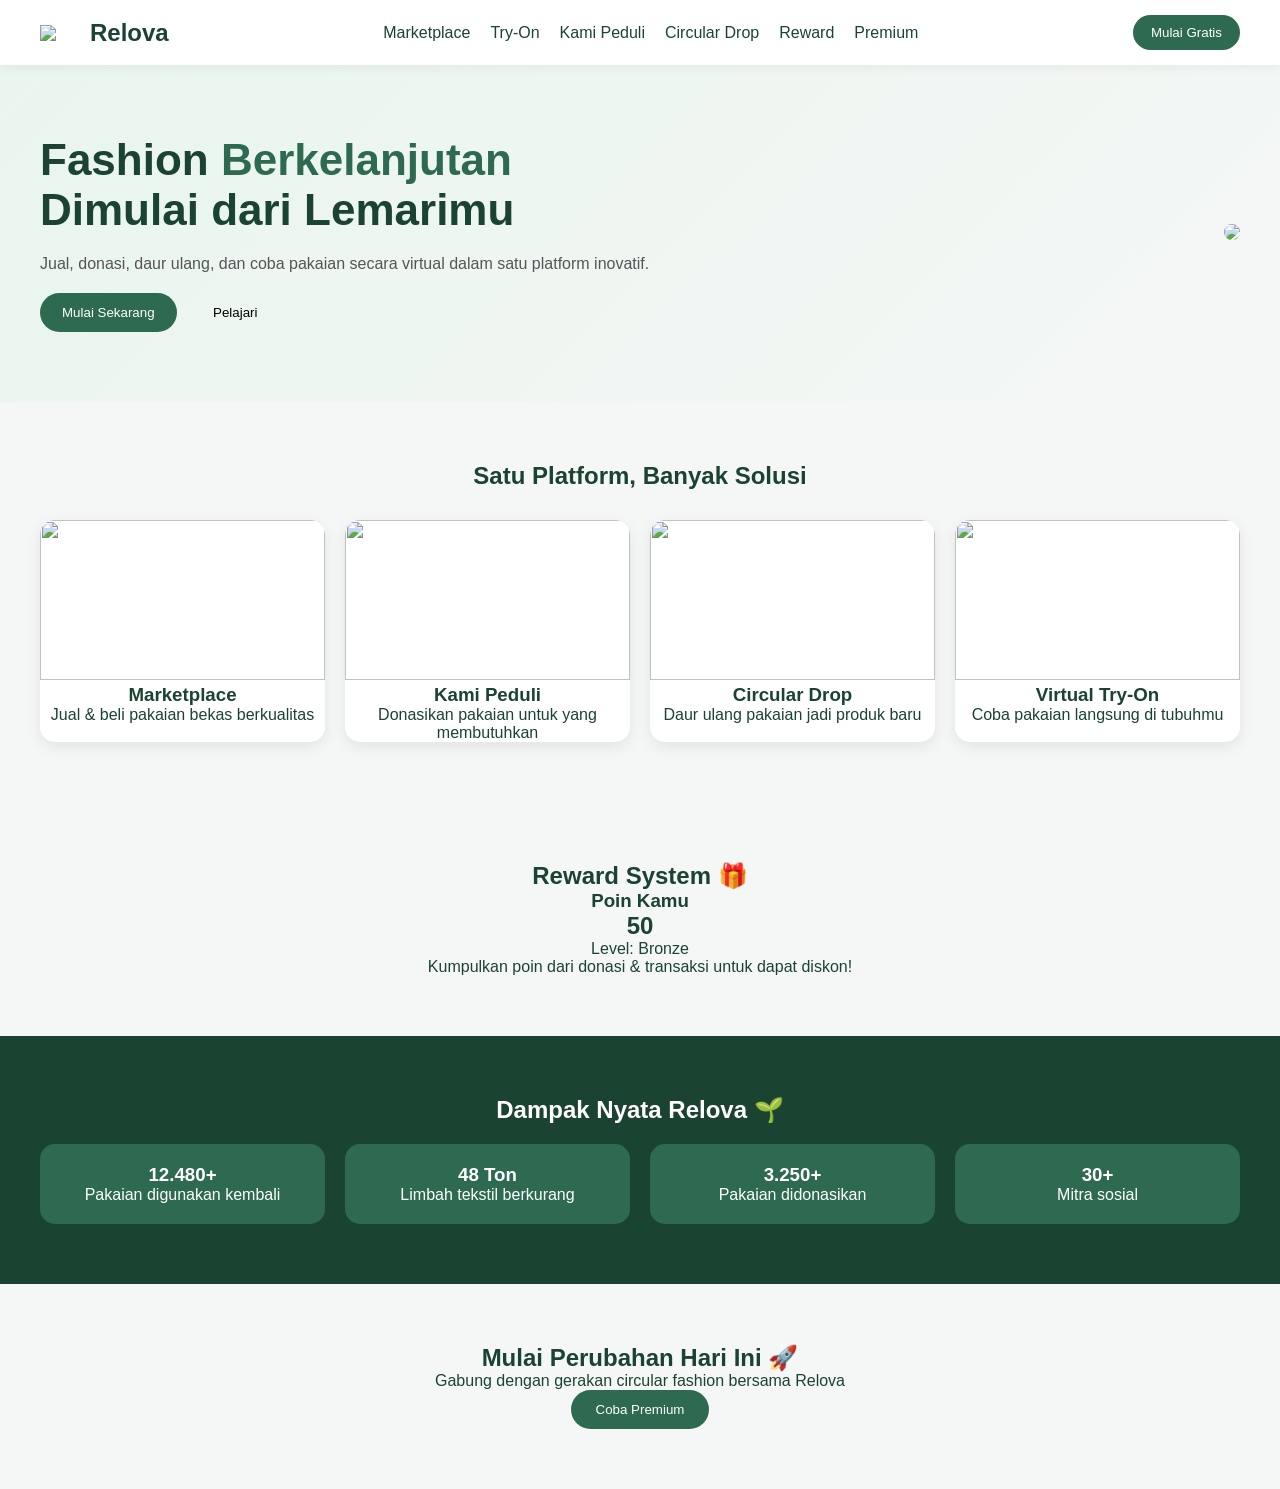
==== index.html @ 48d72629 "Add files via upload" ====
<!DOCTYPE html>
<html lang="id">
<head>
  <meta charset="UTF-8">
  <meta name="viewport" content="width=device-width, initial-scale=1.0">
  <title>Relova - Circular Fashion</title>

  <!-- HUBUNGKAN CSS -->
  <link rel="stylesheet" href="style.css">
</head>

<body>

<!-- ================= NAVBAR ================= -->
<nav>
  <div class="logo">
    <img src="images/logo.jpg">
    <h2>Relova</h2>
  </div>

  <ul>
    <li><a href="marketplace.html">Marketplace</a></li>
    <li><a href="tryon.html">Try-On</a></li>
    <li><a href="kamipeduli.html">Kami Peduli</a></li>
    <li><a href="circulardrop.html">Circular Drop</a></li>
    <li><a href="reward.html">Reward</a></li>
    <li><a href="premium.html">Premium</a></li>
  </ul>

  <button onclick="location.href='premium.html'">Mulai Gratis</button>
</nav>

<!-- ================= HERO ================= -->
<section class="hero">
  <div class="hero-text">
    <h1>Fashion <span>Berkelanjutan</span><br>Dimulai dari Lemarimu</h1>
    <p>
      Jual, donasi, daur ulang, dan coba pakaian secara virtual dalam satu platform inovatif.
    </p>

    <div class="hero-buttons">
      <button class="primary" onclick="location.href='marketplace.html'">Mulai Sekarang</button>
      <button class="secondary">Pelajari</button>
    </div>
  </div>

  <div class="hero-img">
    <img src="https://admincerdas.s3.ap-southeast-1.amazonaws.com/20220708/29.1.PNG">
  </div>
</section>

<!-- ================= FITUR ================= -->
<section class="section">
  <h2>Satu Platform, Banyak Solusi</h2>

  <div class="grid">

    <div class="card" onclick="location.href='marketplace.html'">
      <img src="https://admincerdas.s3.ap-southeast-1.amazonaws.com/20220708/29.1.PNG">
      <div class="card-content">
        <h3>Marketplace</h3>
        <p>Jual & beli pakaian bekas berkualitas</p>
      </div>
    </div>

    <div class="card" onclick="location.href='kamipeduli.html'">
      <img src="https://encrypted-tbn0.gstatic.com/images?q=tbn:ANd9GcR73dRcLAkYIzG29xrJE8xsd5wcAiIh_gjGaw&s">
      <div class="card-content">
        <h3>Kami Peduli</h3>
        <p>Donasikan pakaian untuk yang membutuhkan</p>
      </div>
    </div>

    <div class="card" onclick="location.href='circulardrop.html'">
      <img src="https://imgx.parapuan.co/crop/30x16:1181x776/x/photo/2021/03/21/daur-ulang-pakaianjpg-20210321095550.jpg">
      <div class="card-content">
        <h3>Circular Drop</h3>
        <p>Daur ulang pakaian jadi produk baru</p>
      </div>
    </div>

    <div class="card" onclick="location.href='tryon.html'">
      <img src="https://encrypted-tbn0.gstatic.com/images?q=tbn:ANd9GcSNT6lRFX8HAPgRHJDgZDJ0hO6SYCgkfOg-OQ&s">
      <div class="card-content">
        <h3>Virtual Try-On</h3>
        <p>Coba pakaian langsung di tubuhmu</p>
      </div>
    </div>

  </div>
</section>

<!-- ================= REWARD SYSTEM ================= -->
<section class="section">
  <h2>Reward System 🎁</h2>

  <div class="reward-box">
    <h3>Poin Kamu</h3>
    <h1 id="points">0</h1>
    <p>Level: <span id="level">Bronze</span></p>

    <div class="progress">
      <div class="progress-bar" id="progress"></div>
    </div>

    <p>Kumpulkan poin dari donasi & transaksi untuk dapat diskon!</p>
  </div>
</section>

<!-- ================= IMPACT ================= -->
<section class="impact">
  <h2>Dampak Nyata Relova 🌱</h2>

  <div class="impact-grid">

    <div class="impact-box">
      <h3>12.480+</h3>
      <p>Pakaian digunakan kembali</p>
    </div>

    <div class="impact-box">
      <h3>48 Ton</h3>
      <p>Limbah tekstil berkurang</p>
    </div>

    <div class="impact-box">
      <h3>3.250+</h3>
      <p>Pakaian didonasikan</p>
    </div>

    <div class="impact-box">
      <h3>30+</h3>
      <p>Mitra sosial</p>
    </div>

  </div>
</section>

<!-- ================= CTA ================= -->
<section class="cta">
  <h2>Mulai Perubahan Hari Ini 🚀</h2>
  <p>Gabung dengan gerakan circular fashion bersama Relova</p>

  <button onclick="location.href='premium.html'">
    Coba Premium
  </button>
</section>

<!-- ================= SCRIPT ================= -->
<script>

/* REWARD SYSTEM */
let points = localStorage.getItem("points") || 50;
points = parseInt(points);

document.getElementById("points").innerText = points;

let level = "Bronze";
let progress = 30;

if(points >= 200){
  level = "Gold";
  progress = 100;
}else if(points >= 100){
  level = "Silver";
  progress = 60;
}

document.getElementById("level").innerText = level;
document.getElementById("progress").style.width = progress + "%";

</script>

</body>
</html>
---- style.css ----
/* RESET */
* {
  margin: 0;
  padding: 0;
  box-sizing: border-box;
  font-family: 'Segoe UI', sans-serif;
}

body {
  background: #f5f7f6;
  color: #1b4332;
}

/* NAVBAR */
nav {
  display: flex;
  justify-content: space-between;
  align-items: center;
  padding: 15px 40px;
  background: white;
  position: sticky;
  top: 0;
  z-index: 100;
  box-shadow: 0 3px 10px rgba(0,0,0,0.05);
}

.logo {
  display: flex;
  align-items: center;
  gap: 10px;
}

.logo img {
  width: 40px;
}

nav ul {
  display: flex;
  gap: 20px;
  list-style: none;
}

nav a {
  text-decoration: none;
  color: #1b4332;
  transition: 0.3s;
}

nav a:hover {
  color: #2d6a4f;
}

nav button {
  background: #2d6a4f;
  color: white;
  border: none;
  padding: 10px 18px;
  border-radius: 20px;
  cursor: pointer;
}

/* HERO */
.hero {
  display: flex;
  justify-content: space-between;
  align-items: center;
  padding: 70px 40px;
  gap: 40px;
  background: linear-gradient(135deg,#e9f5ee,#f5f7f6);
}

.hero-text h1 {
  font-size: 44px;
}

.hero-text span {
  color: #2d6a4f;
}

.hero-text p {
  margin: 20px 0;
  color: #555;
}

.hero img {
  max-width: 320px;
  border-radius: 20px;
}

/* BUTTON */
.hero-buttons button {
  margin-right: 10px;
  padding: 12px 22px;
  border-radius: 20px;
  border: none;
  cursor: pointer;
}

.primary {
  background: #2d6a4f;
  color: white;
}

.secondary {
  border: 1px solid #2d6a4f;
  background: transparent;
}

/* SECTION */
.section {
  padding: 60px 40px;
  text-align: center;
}

/* GRID */
.grid {
  display: grid;
  grid-template-columns: repeat(auto-fit,minmax(220px,1fr));
  gap: 20px;
  margin-top: 30px;
}

/* CARD UNIVERSAL */
.card {
  background: white;
  border-radius: 15px;
  overflow: hidden;
  cursor: pointer;
  transition: 0.3s;
  box-shadow: 0 5px 15px rgba(0,0,0,0.08);
}

.card img {
  width: 100%;
  height: 160px;
  object-fit: cover;
}

.card:hover {
  transform: translateY(-5px);
}

/* MARKETPLACE */
.product-grid {
  display: grid;
  grid-template-columns: repeat(auto-fit,minmax(180px,1fr));
  gap: 20px;
  padding: 20px 40px;
}

/* IMPACT */
.impact {
  background: #1b4332;
  color: white;
  padding: 60px 40px;
  text-align: center;
}

.impact-grid {
  display: flex;
  gap: 20px;
  margin-top: 20px;
  flex-wrap: wrap;
}

.impact-box {
  background: #2d6a4f;
  padding: 20px;
  border-radius: 15px;
  flex: 1;
}

/* CTA */
.cta {
  text-align: center;
  padding: 60px;
}

.cta button {
  padding: 12px 25px;
  border-radius: 20px;
  border: none;
  background: #2d6a4f;
  color: white;
}

/* RESPONSIVE */
@media (max-width:768px){
  .hero {
    flex-direction: column;
    text-align: center;
  }

  .impact-grid {
    flex-direction: column;
  }
}
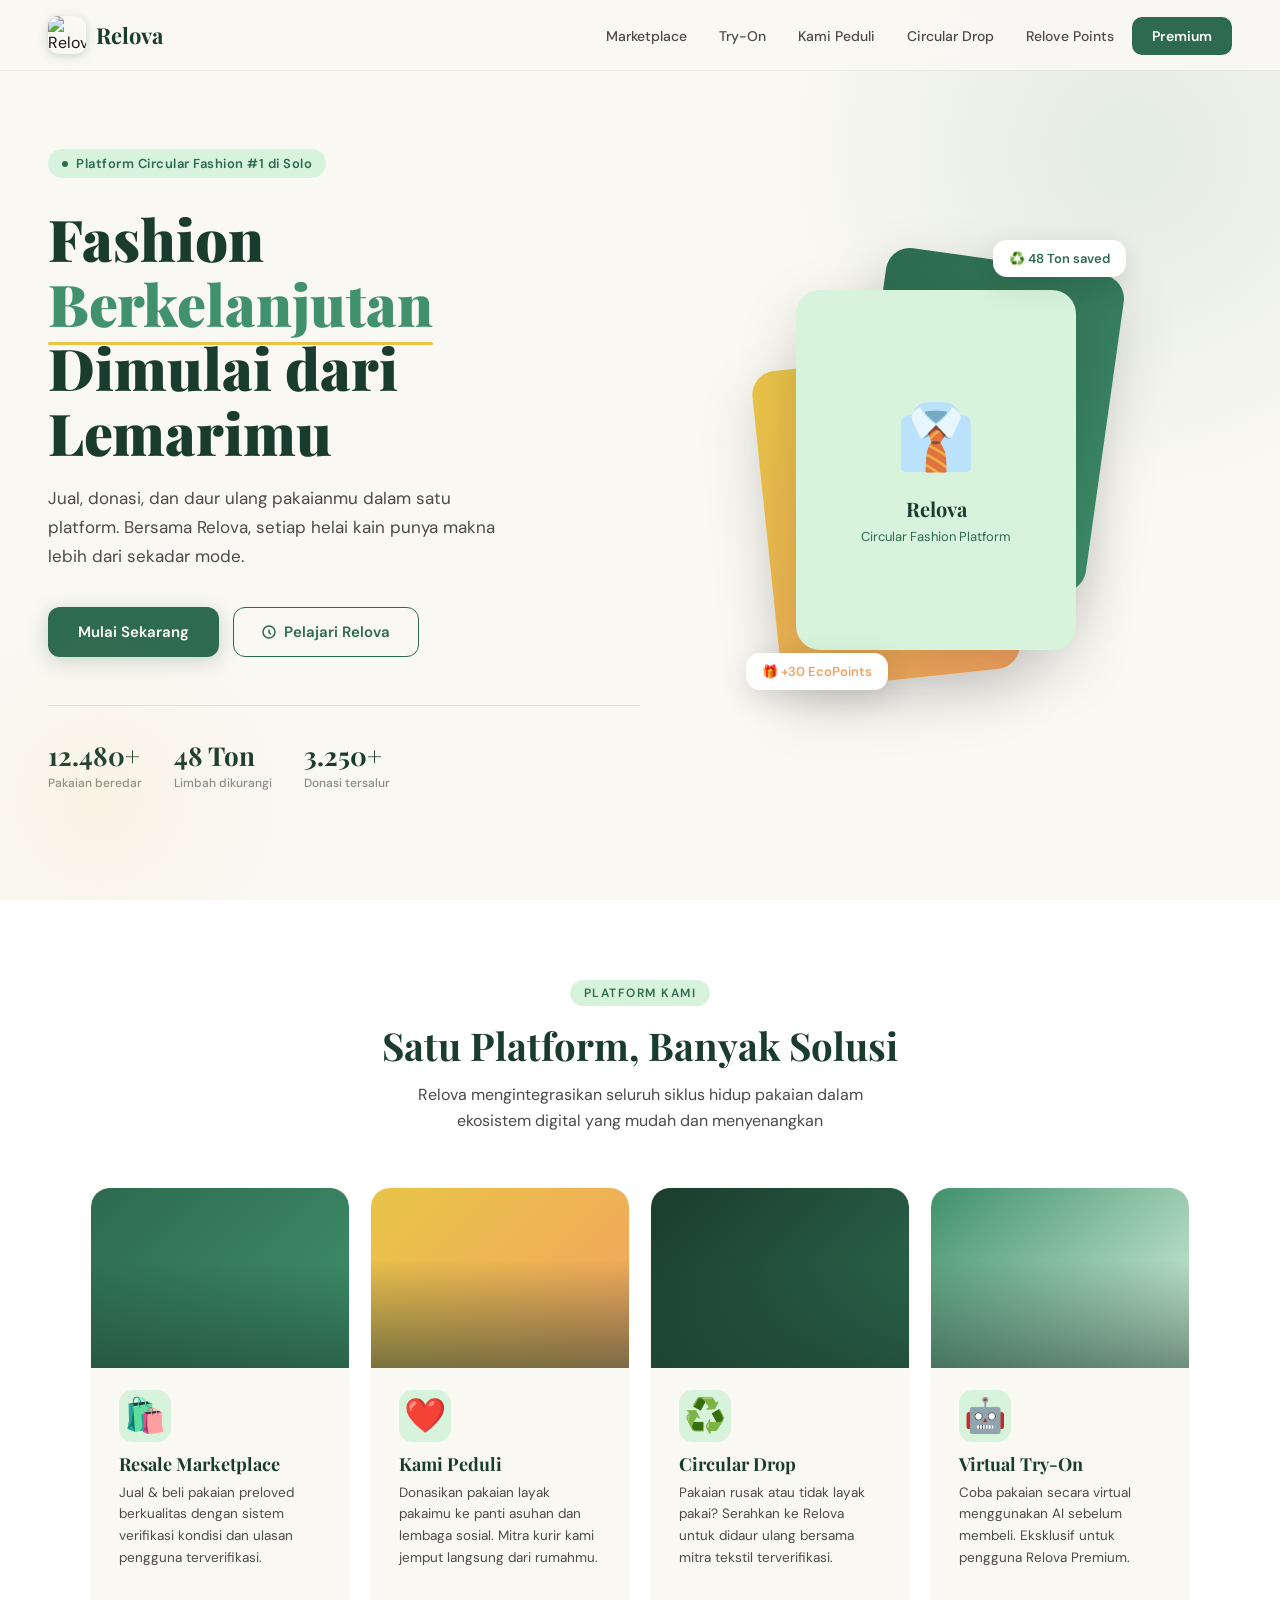
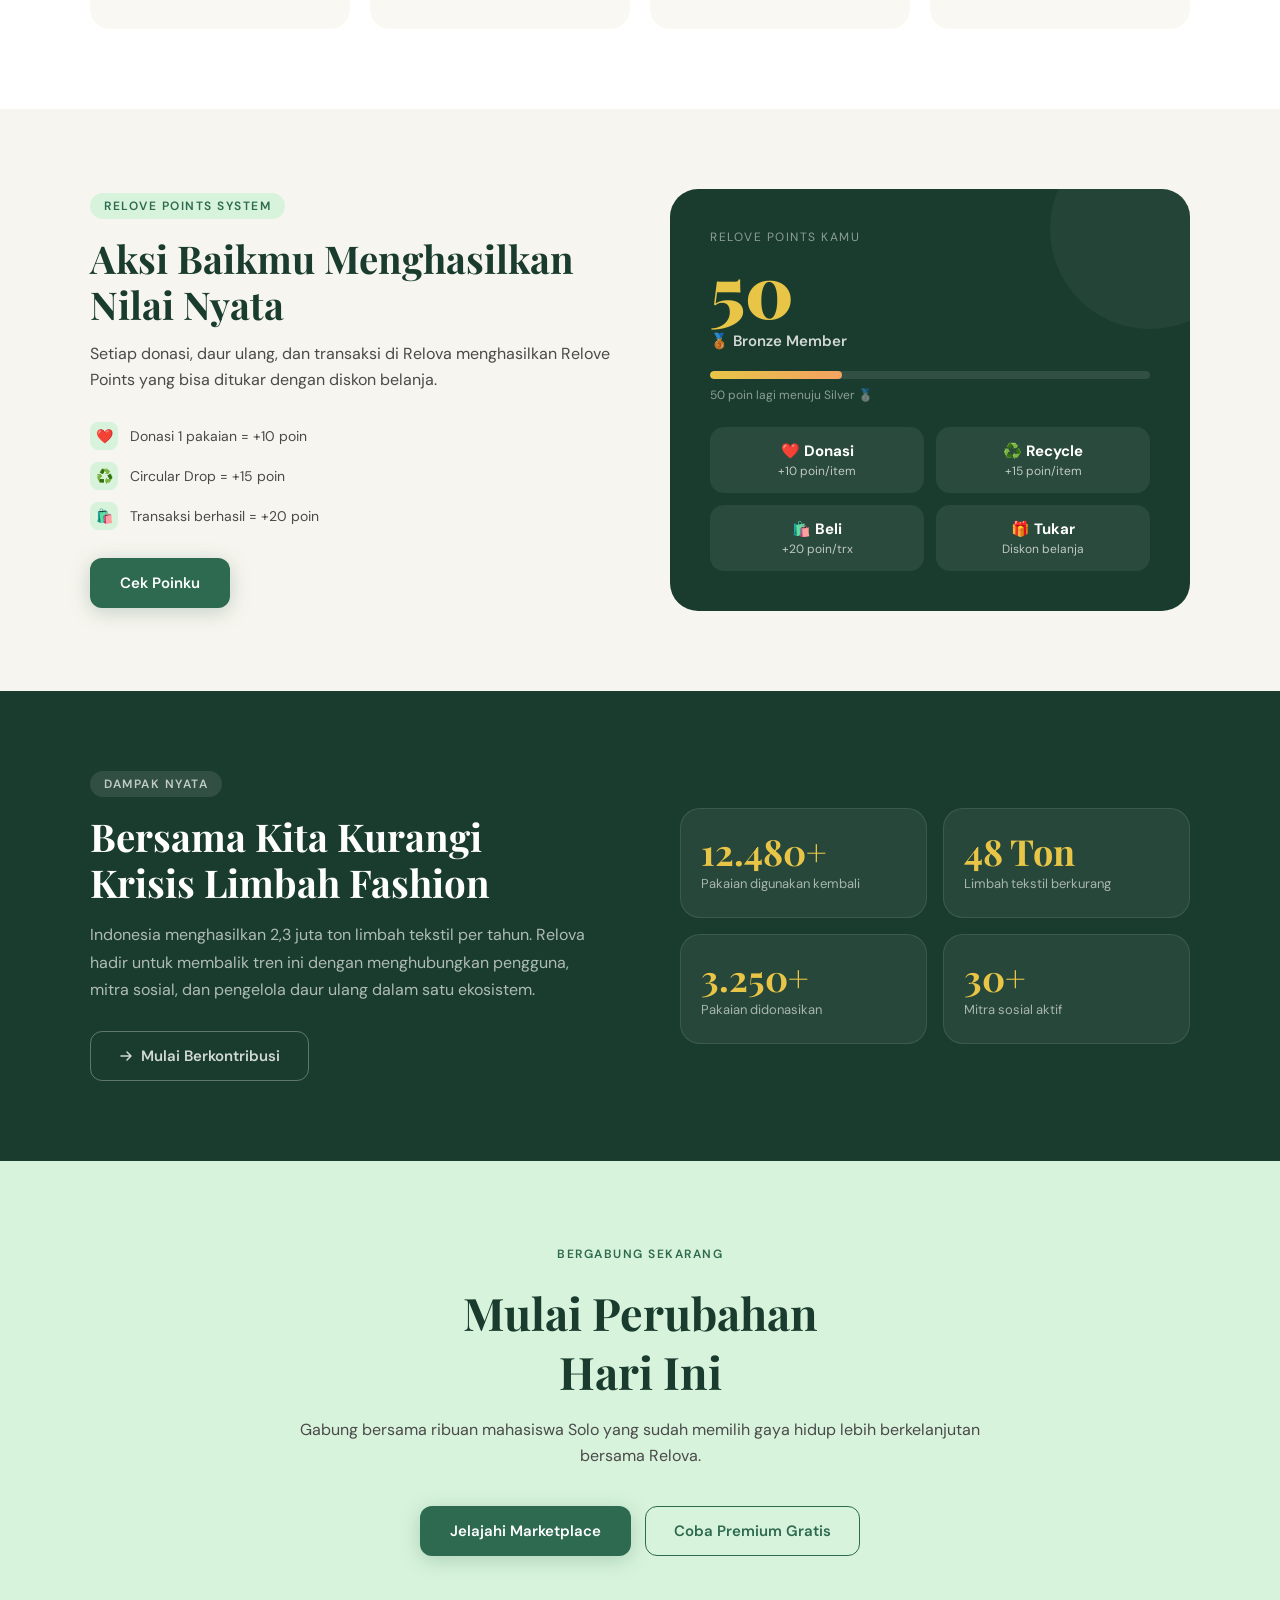
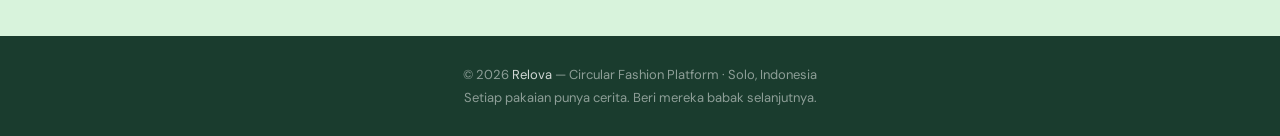
==== commit f4f50c3f: "Update index.html" ====
--- a/index.html
+++ b/index.html
@@ -3,173 +3,1285 @@
 <head>
   <meta charset="UTF-8">
   <meta name="viewport" content="width=device-width, initial-scale=1.0">
-  <title>Relova - Circular Fashion</title>
-
-  <!-- HUBUNGKAN CSS -->
-  <link rel="stylesheet" href="style.css">
+  <title>Relova — Circular Fashion Platform</title>
+  <link href="https://fonts.googleapis.com/css2?family=Playfair+Display:wght@400;700;900&family=DM+Sans:wght@300;400;500;600&display=swap" rel="stylesheet">
+  <style>
+    :root {
+      --green-deep: #1a3c2e;
+      --green-mid: #2d6a4f;
+      --green-light: #40916c;
+      --green-pale: #d8f3dc;
+      --cream: #faf8f3;
+      --warm-white: #f7f5ef;
+      --text-dark: #1a1a1a;
+      --text-mid: #4a4a4a;
+      --text-light: #8a8a8a;
+      --accent: #e8c547;
+      --accent-warm: #f4a261;
+    }
+
+    * { margin: 0; padding: 0; box-sizing: border-box; }
+
+    html { scroll-behavior: smooth; }
+
+    body {
+      font-family: 'DM Sans', sans-serif;
+      background: var(--cream);
+      color: var(--text-dark);
+      overflow-x: hidden;
+    }
+
+    /* ====== NAVBAR ====== */
+    nav {
+      position: fixed;
+      top: 0; left: 0; right: 0;
+      z-index: 999;
+      display: flex;
+      align-items: center;
+      justify-content: space-between;
+      padding: 16px 48px;
+      background: rgba(250, 248, 243, 0.92);
+      backdrop-filter: blur(12px);
+      border-bottom: 1px solid rgba(45, 106, 79, 0.1);
+      transition: all 0.3s;
+    }
+
+    nav.scrolled {
+      padding: 12px 48px;
+      background: rgba(250, 248, 243, 0.98);
+      box-shadow: 0 2px 20px rgba(0,0,0,0.06);
+    }
+
+    .logo {
+      display: flex;
+      align-items: center;
+      gap: 10px;
+      text-decoration: none;
+    }
+
+    .logo img {
+      width: 38px;
+      height: 38px;
+      border-radius: 10px;
+      object-fit: cover;
+      box-shadow: 0 2px 10px rgba(45,106,79,0.25);
+    }
+
+    .logo-mark {
+      width: 36px;
+      height: 36px;
+      background: var(--green-mid);
+      border-radius: 10px;
+      display: flex;
+      align-items: center;
+      justify-content: center;
+      font-family: 'Playfair Display', serif;
+      font-weight: 900;
+      color: white;
+      font-size: 18px;
+    }
+
+    .logo-text {
+      font-family: 'Playfair Display', serif;
+      font-size: 22px;
+      font-weight: 700;
+      color: var(--green-deep);
+    }
+
+    nav ul {
+      display: flex;
+      list-style: none;
+      gap: 4px;
+    }
+
+    nav ul li a {
+      text-decoration: none;
+      color: var(--text-mid);
+      font-size: 14px;
+      font-weight: 500;
+      padding: 8px 14px;
+      border-radius: 8px;
+      transition: all 0.2s;
+    }
+
+    nav ul li a:hover {
+      color: var(--green-mid);
+      background: var(--green-pale);
+    }
+
+    .nav-cta {
+      background: var(--green-mid);
+      color: white !important;
+      padding: 10px 20px !important;
+      border-radius: 10px !important;
+      font-weight: 600 !important;
+      transition: all 0.2s !important;
+    }
+
+    .nav-cta:hover {
+      background: var(--green-deep) !important;
+      color: white !important;
+    }
+
+    /* ====== HERO ====== */
+    .hero {
+      min-height: 100vh;
+      display: grid;
+      grid-template-columns: 1fr 1fr;
+      align-items: center;
+      padding: 100px 48px 60px;
+      position: relative;
+      overflow: hidden;
+    }
+
+    .hero::before {
+      content: '';
+      position: absolute;
+      top: -200px; right: -200px;
+      width: 700px; height: 700px;
+      background: radial-gradient(circle, rgba(64,145,108,0.12) 0%, transparent 70%);
+      pointer-events: none;
+    }
+
+    .hero::after {
+      content: '';
+      position: absolute;
+      bottom: -100px; left: -100px;
+      width: 400px; height: 400px;
+      background: radial-gradient(circle, rgba(232,197,71,0.08) 0%, transparent 70%);
+      pointer-events: none;
+    }
+
+    .hero-eyebrow {
+      display: inline-flex;
+      align-items: center;
+      gap: 8px;
+      background: var(--green-pale);
+      color: var(--green-mid);
+      font-size: 13px;
+      font-weight: 600;
+      padding: 6px 14px;
+      border-radius: 20px;
+      margin-bottom: 28px;
+      letter-spacing: 0.5px;
+    }
+
+    .hero-eyebrow span {
+      width: 6px; height: 6px;
+      background: var(--green-mid);
+      border-radius: 50%;
+      animation: pulse 2s ease-in-out infinite;
+    }
+
+    @keyframes pulse {
+      0%, 100% { opacity: 1; transform: scale(1); }
+      50% { opacity: 0.5; transform: scale(1.3); }
+    }
+
+    .hero-text h1 {
+      font-family: 'Playfair Display', serif;
+      font-size: clamp(38px, 4.5vw, 60px);
+      font-weight: 900;
+      line-height: 1.12;
+      color: var(--green-deep);
+      margin-bottom: 20px;
+    }
+
+    .hero-text h1 .highlight {
+      color: var(--green-light);
+      position: relative;
+    }
+
+    .hero-text h1 .highlight::after {
+      content: '';
+      position: absolute;
+      bottom: -4px; left: 0; right: 0;
+      height: 3px;
+      background: var(--accent);
+      border-radius: 2px;
+    }
+
+    .hero-text p {
+      font-size: 17px;
+      color: var(--text-mid);
+      line-height: 1.7;
+      max-width: 460px;
+      margin-bottom: 36px;
+    }
+
+    .hero-buttons {
+      display: flex;
+      gap: 14px;
+      align-items: center;
+    }
+
+    .btn-primary {
+      background: var(--green-mid);
+      color: white;
+      border: none;
+      padding: 15px 30px;
+      border-radius: 12px;
+      font-family: 'DM Sans', sans-serif;
+      font-size: 15px;
+      font-weight: 600;
+      cursor: pointer;
+      transition: all 0.3s;
+      box-shadow: 0 4px 20px rgba(45,106,79,0.25);
+    }
+
+    .btn-primary:hover {
+      background: var(--green-deep);
+      transform: translateY(-2px);
+      box-shadow: 0 8px 30px rgba(45,106,79,0.35);
+    }
+
+    .btn-secondary {
+      background: transparent;
+      color: var(--green-mid);
+      border: 1.5px solid var(--green-mid);
+      padding: 14px 28px;
+      border-radius: 12px;
+      font-family: 'DM Sans', sans-serif;
+      font-size: 15px;
+      font-weight: 600;
+      cursor: pointer;
+      transition: all 0.3s;
+      display: flex;
+      align-items: center;
+      gap: 8px;
+    }
+
+    .btn-secondary:hover {
+      background: var(--green-pale);
+      transform: translateY(-2px);
+    }
+
+    .btn-secondary svg {
+      transition: transform 0.3s;
+    }
+
+    .btn-secondary:hover svg {
+      transform: rotate(90deg);
+    }
+
+    .hero-stats {
+      display: flex;
+      gap: 32px;
+      margin-top: 48px;
+      padding-top: 32px;
+      border-top: 1px solid rgba(45,106,79,0.15);
+    }
+
+    .stat-item {}
+    .stat-number {
+      font-family: 'Playfair Display', serif;
+      font-size: 26px;
+      font-weight: 700;
+      color: var(--green-deep);
+    }
+    .stat-label {
+      font-size: 12px;
+      color: var(--text-light);
+      font-weight: 500;
+      margin-top: 2px;
+    }
+
+    .hero-visual {
+      display: flex;
+      justify-content: center;
+      align-items: center;
+      position: relative;
+    }
+
+    .hero-card-stack {
+      position: relative;
+      width: 380px;
+      height: 480px;
+    }
+
+    .visual-card {
+      position: absolute;
+      border-radius: 24px;
+      overflow: hidden;
+      box-shadow: 0 20px 60px rgba(0,0,0,0.15);
+    }
+
+    .visual-card-main {
+      width: 280px;
+      height: 360px;
+      top: 50%;
+      left: 50%;
+      transform: translate(-50%, -50%);
+      background: var(--green-pale);
+      display: flex;
+      flex-direction: column;
+      align-items: center;
+      justify-content: center;
+      z-index: 3;
+    }
+
+    .visual-card-main .card-icon {
+      font-size: 64px;
+      margin-bottom: 16px;
+    }
+
+    .visual-card-main h3 {
+      font-family: 'Playfair Display', serif;
+      font-size: 20px;
+      color: var(--green-deep);
+    }
+
+    .visual-card-main p {
+      font-size: 13px;
+      color: var(--green-mid);
+      margin-top: 6px;
+    }
+
+    .visual-card-back1 {
+      width: 240px;
+      height: 320px;
+      top: 30px;
+      right: 20px;
+      background: linear-gradient(135deg, var(--green-mid), var(--green-light));
+      z-index: 1;
+      transform: rotate(8deg);
+    }
+
+    .visual-card-back2 {
+      width: 240px;
+      height: 320px;
+      bottom: 30px;
+      left: 20px;
+      background: linear-gradient(135deg, var(--accent), var(--accent-warm));
+      z-index: 1;
+      transform: rotate(-6deg);
+    }
+
+    .floating-badge {
+      position: absolute;
+      background: white;
+      border-radius: 14px;
+      padding: 10px 16px;
+      box-shadow: 0 8px 30px rgba(0,0,0,0.12);
+      font-size: 13px;
+      font-weight: 600;
+      z-index: 4;
+      animation: float 3s ease-in-out infinite;
+    }
+
+    .badge-top {
+      top: 10px; right: 0;
+      color: var(--green-mid);
+      animation-delay: 0s;
+    }
+
+    .badge-bottom {
+      bottom: 20px; left: 0;
+      color: var(--accent-warm);
+      animation-delay: 1.5s;
+    }
+
+    @keyframes float {
+      0%, 100% { transform: translateY(0); }
+      50% { transform: translateY(-8px); }
+    }
+
+    /* ====== PELAJARI SECTION (modal) ====== */
+    .modal-overlay {
+      position: fixed;
+      inset: 0;
+      background: rgba(26, 60, 46, 0.85);
+      backdrop-filter: blur(6px);
+      z-index: 9998;
+      opacity: 0;
+      pointer-events: none;
+      transition: opacity 0.35s;
+      display: flex;
+      align-items: center;
+      justify-content: center;
+      padding: 20px;
+    }
+
+    .modal-overlay.active {
+      opacity: 1;
+      pointer-events: all;
+    }
+
+    .modal-box {
+      background: var(--cream);
+      border-radius: 28px;
+      padding: 48px;
+      max-width: 680px;
+      width: 100%;
+      max-height: 88vh;
+      overflow-y: auto;
+      transform: translateY(30px) scale(0.96);
+      transition: transform 0.35s cubic-bezier(0.34, 1.56, 0.64, 1);
+      position: relative;
+    }
+
+    .modal-overlay.active .modal-box {
+      transform: translateY(0) scale(1);
+    }
+
+    .modal-close {
+      position: absolute;
+      top: 20px; right: 20px;
+      background: var(--green-pale);
+      border: none;
+      width: 38px; height: 38px;
+      border-radius: 50%;
+      font-size: 18px;
+      cursor: pointer;
+      color: var(--green-deep);
+      display: flex; align-items: center; justify-content: center;
+      transition: background 0.2s;
+    }
+
+    .modal-close:hover { background: rgba(45,106,79,0.2); }
+
+    .modal-box h2 {
+      font-family: 'Playfair Display', serif;
+      font-size: 28px;
+      color: var(--green-deep);
+      margin-bottom: 8px;
+    }
+
+    .modal-box .modal-sub {
+      color: var(--text-light);
+      font-size: 14px;
+      margin-bottom: 32px;
+    }
+
+    .modal-steps {
+      display: flex;
+      flex-direction: column;
+      gap: 20px;
+    }
+
+    .modal-step {
+      display: flex;
+      gap: 18px;
+      align-items: flex-start;
+      padding: 20px;
+      background: white;
+      border-radius: 16px;
+      border: 1px solid rgba(45,106,79,0.1);
+    }
+
+    .step-num {
+      width: 40px; height: 40px;
+      min-width: 40px;
+      background: var(--green-mid);
+      color: white;
+      border-radius: 12px;
+      display: flex; align-items: center; justify-content: center;
+      font-family: 'Playfair Display', serif;
+      font-size: 18px;
+      font-weight: 700;
+    }
+
+    .step-content h4 {
+      font-size: 15px;
+      font-weight: 600;
+      color: var(--green-deep);
+      margin-bottom: 4px;
+    }
+
+    .step-content p {
+      font-size: 13px;
+      color: var(--text-mid);
+      line-height: 1.6;
+    }
+
+    .modal-pillars {
+      display: grid;
+      grid-template-columns: 1fr 1fr;
+      gap: 14px;
+      margin-top: 28px;
+    }
+
+    .pillar-card {
+      background: white;
+      border-radius: 14px;
+      padding: 18px;
+      border: 1px solid rgba(45,106,79,0.1);
+      text-align: center;
+    }
+
+    .pillar-icon { font-size: 28px; margin-bottom: 8px; }
+    .pillar-card h4 { font-size: 14px; font-weight: 600; color: var(--green-deep); }
+    .pillar-card p { font-size: 12px; color: var(--text-light); margin-top: 4px; }
+
+    .modal-cta {
+      margin-top: 28px;
+      display: flex;
+      gap: 12px;
+      flex-wrap: wrap;
+    }
+
+    /* ====== SECTION WRAPPER ====== */
+    section.section-block {
+      padding: 80px 48px;
+    }
+
+    .section-label {
+      display: inline-block;
+      background: var(--green-pale);
+      color: var(--green-mid);
+      font-size: 12px;
+      font-weight: 600;
+      letter-spacing: 1.5px;
+      text-transform: uppercase;
+      padding: 5px 14px;
+      border-radius: 20px;
+      margin-bottom: 16px;
+    }
+
+    .section-title {
+      font-family: 'Playfair Display', serif;
+      font-size: clamp(28px, 3vw, 42px);
+      font-weight: 700;
+      color: var(--green-deep);
+      line-height: 1.2;
+      margin-bottom: 14px;
+    }
+
+    .section-sub {
+      color: var(--text-mid);
+      font-size: 16px;
+      max-width: 520px;
+      line-height: 1.65;
+    }
+
+    /* ====== FITUR GRID ====== */
+    .features-section {
+      background: white;
+    }
+
+    .features-header {
+      text-align: center;
+      margin-bottom: 52px;
+    }
+
+    .features-header .section-sub {
+      margin: 0 auto;
+    }
+
+    .features-grid {
+      display: grid;
+      grid-template-columns: repeat(auto-fit, minmax(250px, 1fr));
+      gap: 20px;
+      max-width: 1100px;
+      margin: 0 auto;
+    }
+
+    .feature-card {
+      background: var(--cream);
+      border-radius: 20px;
+      padding: 0;
+      cursor: pointer;
+      transition: all 0.35s cubic-bezier(0.34, 1.2, 0.64, 1);
+      border: 1.5px solid transparent;
+      position: relative;
+      overflow: hidden;
+    }
+
+    .feature-img-wrap {
+      width: 100%;
+      height: 180px;
+      overflow: hidden;
+      position: relative;
+      border-radius: 18px 18px 0 0;
+    }
+
+    .feature-img-wrap img {
+      width: 100%;
+      height: 100%;
+      object-fit: cover;
+      transition: transform 0.5s ease;
+    }
+
+    .feature-card:hover .feature-img-wrap img {
+      transform: scale(1.07);
+    }
+
+    .feature-img-overlay {
+      position: absolute;
+      inset: 0;
+      background: linear-gradient(to bottom, transparent 40%, rgba(26,60,46,0.55) 100%);
+      border-radius: 18px 18px 0 0;
+    }
+
+    .feature-card-body {
+      padding: 22px 28px 28px;
+    }
+
+    .feature-card::before {
+      content: '';
+      position: absolute;
+      inset: 0;
+      background: linear-gradient(135deg, var(--green-pale), transparent);
+      opacity: 0;
+      transition: opacity 0.3s;
+    }
+
+    .feature-card:hover {
+      transform: translateY(-8px);
+      border-color: rgba(45,106,79,0.25);
+      box-shadow: 0 20px 50px rgba(45,106,79,0.12);
+    }
+
+    .feature-card:hover::before { opacity: 1; }
+
+    .feature-icon {
+      font-size: 34px;
+      margin-bottom: 10px;
+      display: inline-flex;
+      align-items: center;
+      justify-content: center;
+      width: 52px;
+      height: 52px;
+      background: var(--green-pale);
+      border-radius: 14px;
+    }
+
+    .feature-card h3 {
+      font-family: 'Playfair Display', serif;
+      font-size: 18px;
+      font-weight: 700;
+      color: var(--green-deep);
+      margin-bottom: 6px;
+    }
+
+    .feature-card p {
+      font-size: 13.5px;
+      color: var(--text-mid);
+      line-height: 1.6;
+    }
+
+    .feature-arrow {
+      display: inline-flex;
+      align-items: center;
+      gap: 6px;
+      color: var(--green-mid);
+      font-size: 13px;
+      font-weight: 600;
+      margin-top: 14px;
+      opacity: 0;
+      transform: translateX(-8px);
+      transition: all 0.3s;
+    }
+
+    .feature-card:hover .feature-arrow {
+      opacity: 1;
+      transform: translateX(0);
+    }
+
+    /* ====== REWARD SECTION ====== */
+    .reward-section {
+      background: var(--warm-white);
+    }
+
+    .reward-container {
+      display: grid;
+      grid-template-columns: 1fr 1fr;
+      gap: 60px;
+      align-items: center;
+      max-width: 1100px;
+      margin: 0 auto;
+    }
+
+    .reward-card {
+      background: var(--green-deep);
+      border-radius: 28px;
+      padding: 40px;
+      color: white;
+      position: relative;
+      overflow: hidden;
+    }
+
+    .reward-card::after {
+      content: '';
+      position: absolute;
+      top: -60px; right: -60px;
+      width: 200px; height: 200px;
+      background: rgba(255,255,255,0.04);
+      border-radius: 50%;
+    }
+
+    .reward-card .label {
+      font-size: 12px;
+      letter-spacing: 1.5px;
+      text-transform: uppercase;
+      color: rgba(255,255,255,0.5);
+      margin-bottom: 8px;
+    }
+
+    .reward-points {
+      font-family: 'Playfair Display', serif;
+      font-size: 72px;
+      font-weight: 900;
+      line-height: 1;
+      color: var(--accent);
+    }
+
+    .reward-level {
+      font-size: 15px;
+      font-weight: 600;
+      color: rgba(255,255,255,0.8);
+      margin-top: 6px;
+      margin-bottom: 20px;
+    }
+
+    .reward-progress-track {
+      background: rgba(255,255,255,0.1);
+      height: 8px;
+      border-radius: 8px;
+      overflow: hidden;
+      margin-bottom: 8px;
+    }
+
+    .reward-progress-fill {
+      height: 100%;
+      background: linear-gradient(90deg, var(--accent), var(--accent-warm));
+      border-radius: 8px;
+      transition: width 1s ease;
+    }
+
+    .reward-next {
+      font-size: 12px;
+      color: rgba(255,255,255,0.5);
+    }
+
+    .reward-actions {
+      display: grid;
+      grid-template-columns: 1fr 1fr;
+      gap: 12px;
+      margin-top: 24px;
+    }
+
+    .reward-action-item {
+      background: rgba(255,255,255,0.07);
+      border-radius: 14px;
+      padding: 14px;
+      text-align: center;
+      font-size: 12px;
+      color: rgba(255,255,255,0.7);
+    }
+
+    .reward-action-item strong {
+      display: block;
+      font-size: 15px;
+      color: white;
+      margin-bottom: 2px;
+    }
+
+    /* ====== IMPACT ====== */
+    .impact-section {
+      background: var(--green-deep);
+      color: white;
+    }
+
+    .impact-inner {
+      max-width: 1100px;
+      margin: 0 auto;
+      display: grid;
+      grid-template-columns: 1fr 1fr;
+      gap: 80px;
+      align-items: center;
+    }
+
+    .impact-left h2 {
+      font-family: 'Playfair Display', serif;
+      font-size: clamp(28px, 3vw, 42px);
+      font-weight: 700;
+      line-height: 1.2;
+      margin-bottom: 16px;
+    }
+
+    .impact-left p {
+      color: rgba(255,255,255,0.65);
+      font-size: 16px;
+      line-height: 1.7;
+    }
+
+    .impact-grid {
+      display: grid;
+      grid-template-columns: 1fr 1fr;
+      gap: 16px;
+    }
+
+    .impact-item {
+      background: rgba(255,255,255,0.06);
+      border: 1px solid rgba(255,255,255,0.1);
+      border-radius: 20px;
+      padding: 24px 20px;
+    }
+
+    .impact-number {
+      font-family: 'Playfair Display', serif;
+      font-size: 36px;
+      font-weight: 700;
+      color: var(--accent);
+      line-height: 1;
+    }
+
+    .impact-label {
+      font-size: 13px;
+      color: rgba(255,255,255,0.6);
+      margin-top: 6px;
+      line-height: 1.4;
+    }
+
+    /* ====== CTA ====== */
+    .cta-section {
+      background: var(--green-pale);
+      text-align: center;
+    }
+
+    .cta-inner {
+      max-width: 700px;
+      margin: 0 auto;
+    }
+
+    .cta-section h2 {
+      font-family: 'Playfair Display', serif;
+      font-size: clamp(28px, 3.5vw, 48px);
+      color: var(--green-deep);
+      margin-bottom: 16px;
+    }
+
+    .cta-section p {
+      color: var(--text-mid);
+      font-size: 16px;
+      margin-bottom: 36px;
+      line-height: 1.65;
+    }
+
+    .cta-buttons {
+      display: flex;
+      gap: 14px;
+      justify-content: center;
+      flex-wrap: wrap;
+    }
+
+    /* ====== FOOTER ====== */
+    footer {
+      background: var(--green-deep);
+      color: rgba(255,255,255,0.5);
+      text-align: center;
+      padding: 30px 48px;
+      font-size: 13px;
+    }
+
+    footer span { color: rgba(255,255,255,0.8); }
+
+    /* ====== ANIMATE ON SCROLL ====== */
+    .fade-up {
+      opacity: 0;
+      transform: translateY(30px);
+      transition: opacity 0.6s ease, transform 0.6s ease;
+    }
+
+    .fade-up.visible {
+      opacity: 1;
+      transform: translateY(0);
+    }
+
+    /* ====== RESPONSIVE ====== */
+    @media (max-width: 900px) {
+      nav { padding: 14px 20px; }
+      nav ul { display: none; }
+      .hero { grid-template-columns: 1fr; padding: 100px 24px 60px; text-align: center; }
+      .hero-text p { margin: 0 auto 36px; }
+      .hero-buttons { justify-content: center; }
+      .hero-stats { justify-content: center; }
+      .hero-visual { display: none; }
+      section.section-block { padding: 60px 24px; }
+      .reward-container, .impact-inner { grid-template-columns: 1fr; gap: 32px; }
+      .impact-grid { grid-template-columns: 1fr 1fr; }
+      .modal-box { padding: 28px 20px; }
+      .modal-pillars { grid-template-columns: 1fr 1fr; }
+    }
+  </style>
 </head>
 
 <body>
 
-<!-- ================= NAVBAR ================= -->
-<nav>
-  <div class="logo">
-    <img src="images/logo.jpg">
-    <h2>Relova</h2>
-  </div>
+<!-- ===== NAVBAR ===== -->
+<nav id="navbar">
+  <div class="logo"><img src="C:\Users\Advan\OneDrive\Documents\Desktop\VCS\RELOVA\images\logo.jpg" alt="Relova"><span class="logo-text">Relova</span></div>
 
   <ul>
     <li><a href="marketplace.html">Marketplace</a></li>
     <li><a href="tryon.html">Try-On</a></li>
     <li><a href="kamipeduli.html">Kami Peduli</a></li>
     <li><a href="circulardrop.html">Circular Drop</a></li>
-    <li><a href="reward.html">Reward</a></li>
-    <li><a href="premium.html">Premium</a></li>
+    <li><a href="reward.html">Relove Points</a></li>
+    <li><a href="premium.html" class="nav-cta">Premium</a></li>
   </ul>
-
-  <button onclick="location.href='premium.html'">Mulai Gratis</button>
 </nav>
 
-<!-- ================= HERO ================= -->
-<section class="hero">
+<!-- ===== MODAL PELAJARI ===== -->
+<div class="modal-overlay" id="modalPelajari">
+  <div class="modal-box">
+    <button class="modal-close" onclick="tutupModal()">✕</button>
+    <h2>Tentang Relova</h2>
+    <p class="modal-sub">Platform circular fashion pertama yang mengintegrasikan jual-beli, donasi, dan daur ulang dalam satu ekosistem digital</p>
+
+    <div class="modal-steps">
+      <div class="modal-step">
+        <div class="step-num">1</div>
+        <div class="step-content">
+          <h4>Jual & Beli Pakaian Preloved</h4>
+          <p>Daftarkan pakaianmu di Marketplace Relova dan temukan ribuan item fashion berkualitas dengan harga terjangkau. Setiap transaksi otomatis menghasilkan Relove Points.</p>
+        </div>
+      </div>
+      <div class="modal-step">
+        <div class="step-num">2</div>
+        <div class="step-content">
+          <h4>Donasi dengan Mudah</h4>
+          <p>Punya pakaian layak pakai tapi sudah tidak digunakan? Donasikan lewat fitur Kami Peduli. Mitra ekspedisi kami akan menjemput langsung dari rumahmu — gratis!</p>
+        </div>
+      </div>
+      <div class="modal-step">
+        <div class="step-num">3</div>
+        <div class="step-content">
+          <h4>Daur Ulang via Circular Drop</h4>
+          <p>Pakaian yang sudah tidak layak pakai bukan berarti harus dibuang. Serahkan ke Relova dan kami akan menyalurkan ke mitra daur ulang tekstil terverifikasi.</p>
+        </div>
+      </div>
+      <div class="modal-step">
+        <div class="step-num">4</div>
+        <div class="step-content">
+          <h4>Kumpulkan Relove points & Tukar Diskon</h4>
+          <p>Setiap aksi positif seperti donasi, circular drop, dan transaksi akan menghasilkan Relove Points yang dapat ditukarkan dengan diskon pembelian di Marketplace Relova.</p>
+        </div>
+      </div>
+    </div>
+
+    <div class="modal-pillars">
+      <div class="pillar-card">
+        <div class="pillar-icon">♻️</div>
+        <h4>Circular Drop</h4>
+        <p>Setiap pakaian punya siklus hidup yang bisa diperpanjang</p>
+      </div>
+      <div class="pillar-card">
+        <div class="pillar-icon">🤝</div>
+        <h4>Kami Peduli</h4>
+        <p>Donasi yang terukur langsung ke lembaga sosial mitra</p>
+      </div>
+      <div class="pillar-card">
+        <div class="pillar-icon">🤖</div>
+        <h4>Wardorbe Try-On</h4>
+        <p>Coba pakaian secara virtual sebelum membeli</p>
+      </div>
+      <div class="pillar-card">
+        <div class="pillar-icon">🏆</div>
+        <h4>Relove Points</h4>
+        <p>Aksi lingkungan kamu menghasilkan nilai nyata</p>
+      </div>
+    </div>
+
+    <div class="modal-cta">
+      <button class="btn-primary" onclick="location.href='marketplace.html'; tutupModal()">Mulai Sekarang</button>
+      <button class="btn-secondary" onclick="tutupModal()">
+        <svg width="14" height="14" viewBox="0 0 14 14" fill="none">
+          <path d="M2 7h10M8 3l4 4-4 4" stroke="currentColor" stroke-width="1.5" stroke-linecap="round" stroke-linejoin="round"/>
+        </svg>
+        Tutup
+      </button>
+    </div>
+  </div>
+</div>
+
+<!-- ===== HERO ===== -->
+<section class="hero" id="beranda">
   <div class="hero-text">
-    <h1>Fashion <span>Berkelanjutan</span><br>Dimulai dari Lemarimu</h1>
-    <p>
-      Jual, donasi, daur ulang, dan coba pakaian secara virtual dalam satu platform inovatif.
-    </p>
+    <div class="hero-eyebrow">
+      <span></span>
+      Platform Circular Fashion #1 di Solo
+    </div>
+
+    <h1>Fashion <span class="highlight">Berkelanjutan</span><br>Dimulai dari<br>Lemarimu</h1>
+
+    <p>Jual, donasi, dan daur ulang pakaianmu dalam satu platform. Bersama Relova, setiap helai kain punya makna lebih dari sekadar mode.</p>
 
     <div class="hero-buttons">
-      <button class="primary" onclick="location.href='marketplace.html'">Mulai Sekarang</button>
-      <button class="secondary">Pelajari</button>
+      <button class="btn-primary" onclick="location.href='marketplace.html'">Mulai Sekarang</button>
+      <button class="btn-secondary" onclick="bukaModal()">
+        <svg width="14" height="14" viewBox="0 0 14 14" fill="none">
+          <circle cx="7" cy="7" r="6" stroke="currentColor" stroke-width="1.5"/>
+          <path d="M7 5v2.5L8.5 9" stroke="currentColor" stroke-width="1.5" stroke-linecap="round"/>
+        </svg>
+        Pelajari Relova
+      </button>
+    </div>
+
+    <div class="hero-stats">
+      <div class="stat-item">
+        <div class="stat-number">12.480+</div>
+        <div class="stat-label">Pakaian beredar</div>
+      </div>
+      <div class="stat-item">
+        <div class="stat-number">48 Ton</div>
+        <div class="stat-label">Limbah dikurangi</div>
+      </div>
+      <div class="stat-item">
+        <div class="stat-number">3.250+</div>
+        <div class="stat-label">Donasi tersalur</div>
+      </div>
     </div>
   </div>
 
-  <div class="hero-img">
-    <img src="https://admincerdas.s3.ap-southeast-1.amazonaws.com/20220708/29.1.PNG">
+  <div class="hero-visual">
+    <div class="hero-card-stack">
+      <div class="visual-card visual-card-back2"></div>
+      <div class="visual-card visual-card-back1"></div>
+      <div class="visual-card visual-card-main">
+        <div class="card-icon">👔</div>
+        <h3>Relova</h3>
+        <p>Circular Fashion Platform</p>
+      </div>
+      <div class="floating-badge badge-top">♻️ 48 Ton saved</div>
+      <div class="floating-badge badge-bottom">🎁 +30 EcoPoints</div>
+    </div>
   </div>
 </section>
 
-<!-- ================= FITUR ================= -->
-<section class="section">
-  <h2>Satu Platform, Banyak Solusi</h2>
-
-  <div class="grid">
-
-    <div class="card" onclick="location.href='marketplace.html'">
-      <img src="https://admincerdas.s3.ap-southeast-1.amazonaws.com/20220708/29.1.PNG">
-      <div class="card-content">
-        <h3>Marketplace</h3>
-        <p>Jual & beli pakaian bekas berkualitas</p>
-      </div>
-    </div>
-
-    <div class="card" onclick="location.href='kamipeduli.html'">
-      <img src="https://encrypted-tbn0.gstatic.com/images?q=tbn:ANd9GcR73dRcLAkYIzG29xrJE8xsd5wcAiIh_gjGaw&s">
-      <div class="card-content">
+<!-- ===== FITUR ===== -->
+<section class="section-block features-section" id="fitur">
+  <div class="features-header fade-up">
+    <div class="section-label">Platform Kami</div>
+    <h2 class="section-title">Satu Platform, Banyak Solusi</h2>
+    <p class="section-sub">Relova mengintegrasikan seluruh siklus hidup pakaian dalam ekosistem digital yang mudah dan menyenangkan</p>
+  </div>
+
+  <div class="features-grid">
+    <div class="feature-card fade-up" onclick="location.href='marketplace.html'" style="transition-delay:0.05s">
+      <div class="feature-img-wrap">
+        <img src="https://encrypted-tbn0.gstatic.com/images?q=tbn:ANd9GcQagY3JN492N23QrO1GrTVHPXeHhmVaMEAGmg&s" alt="Marketplace" onerror="this.style.display='none';this.parentElement.style.background='linear-gradient(135deg,#2d6a4f,#40916c)'">
+        <div class="feature-img-overlay"></div>
+      </div>
+      <div class="feature-card-body">
+        <div class="feature-icon">🛍️</div>
+        <h3>Resale Marketplace</h3>
+        <p>Jual & beli pakaian preloved berkualitas dengan sistem verifikasi kondisi dan ulasan pengguna terverifikasi.</p>
+        <div class="feature-arrow">Lihat Marketplace →</div>
+      </div>
+    </div>
+
+    <div class="feature-card fade-up" onclick="location.href='kamipeduli.html'" style="transition-delay:0.1s">
+      <div class="feature-img-wrap">
+        <img src="https://encrypted-tbn0.gstatic.com/images?q=tbn:ANd9GcR73dRcLAkYIzG29xrJE8xsd5wcAiIh_gjGaw&s" alt="Kami Peduli" onerror="this.style.display='none';this.parentElement.style.background='linear-gradient(135deg,#e8c547,#f4a261)'">
+        <div class="feature-img-overlay"></div>
+      </div>
+      <div class="feature-card-body">
+        <div class="feature-icon">❤️</div>
         <h3>Kami Peduli</h3>
-        <p>Donasikan pakaian untuk yang membutuhkan</p>
-      </div>
-    </div>
-
-    <div class="card" onclick="location.href='circulardrop.html'">
-      <img src="https://imgx.parapuan.co/crop/30x16:1181x776/x/photo/2021/03/21/daur-ulang-pakaianjpg-20210321095550.jpg">
-      <div class="card-content">
+        <p>Donasikan pakaian layak pakaimu ke panti asuhan dan lembaga sosial. Mitra kurir kami jemput langsung dari rumahmu.</p>
+        <div class="feature-arrow">Mulai Donasi →</div>
+      </div>
+    </div>
+
+    <div class="feature-card fade-up" onclick="location.href='circulardrop.html'" style="transition-delay:0.15s">
+      <div class="feature-img-wrap">
+        <img src="https://encrypted-tbn0.gstatic.com/images?q=tbn:ANd9GcSd7UZzRo2dB9e6gXrH2EX9C-iRZ5fzSL8Png&s" alt="Circular Drop" onerror="this.style.display='none';this.parentElement.style.background='linear-gradient(135deg,#1a3c2e,#2d6a4f)'">
+        <div class="feature-img-overlay"></div>
+      </div>
+      <div class="feature-card-body">
+        <div class="feature-icon">♻️</div>
         <h3>Circular Drop</h3>
-        <p>Daur ulang pakaian jadi produk baru</p>
-      </div>
-    </div>
-
-    <div class="card" onclick="location.href='tryon.html'">
-      <img src="https://encrypted-tbn0.gstatic.com/images?q=tbn:ANd9GcSNT6lRFX8HAPgRHJDgZDJ0hO6SYCgkfOg-OQ&s">
-      <div class="card-content">
+        <p>Pakaian rusak atau tidak layak pakai? Serahkan ke Relova untuk didaur ulang bersama mitra tekstil terverifikasi.</p>
+        <div class="feature-arrow">Daur Ulang →</div>
+      </div>
+    </div>
+
+    <div class="feature-card fade-up" onclick="location.href='tryon.html'" style="transition-delay:0.2s">
+      <div class="feature-img-wrap">
+        <img src="C:\Users\Advan\OneDrive\Pictures\Screenshots 1\Screenshot 2026-04-24 155606.png" alt="Virtual Try-On" onerror="this.style.display='none';this.parentElement.style.background='linear-gradient(135deg,#40916c,#d8f3dc)'">
+        <div class="feature-img-overlay"></div>
+      </div>
+      <div class="feature-card-body">
+        <div class="feature-icon">🤖</div>
         <h3>Virtual Try-On</h3>
-        <p>Coba pakaian langsung di tubuhmu</p>
-      </div>
-    </div>
-
+        <p>Coba pakaian secara virtual menggunakan AI sebelum membeli. Eksklusif untuk pengguna Relova Premium.</p>
+        <div class="feature-arrow">Coba Sekarang →</div>
+      </div>
+    </div>
   </div>
 </section>
 
-<!-- ================= REWARD SYSTEM ================= -->
-<section class="section">
-  <h2>Reward System 🎁</h2>
-
-  <div class="reward-box">
-    <h3>Poin Kamu</h3>
-    <h1 id="points">0</h1>
-    <p>Level: <span id="level">Bronze</span></p>
-
-    <div class="progress">
-      <div class="progress-bar" id="progress"></div>
-    </div>
-
-    <p>Kumpulkan poin dari donasi & transaksi untuk dapat diskon!</p>
+<!-- ===== REWARD ===== -->
+<section class="section-block reward-section" id="reward">
+  <div class="reward-container">
+    <div class="fade-up">
+      <div class="section-label">Relove Points System</div>
+      <h2 class="section-title">Aksi Baikmu Menghasilkan Nilai Nyata</h2>
+      <p class="section-sub">Setiap donasi, daur ulang, dan transaksi di Relova menghasilkan Relove Points yang bisa ditukar dengan diskon belanja.</p>
+
+      <div style="margin-top: 28px; display: flex; flex-direction: column; gap: 12px;">
+        <div style="display:flex; align-items:center; gap:12px; font-size:14px; color:var(--text-mid);">
+          <span style="width:28px;height:28px;background:var(--green-pale);border-radius:8px;display:flex;align-items:center;justify-content:center;">❤️</span>
+          Donasi 1 pakaian = +10 poin
+        </div>
+        <div style="display:flex; align-items:center; gap:12px; font-size:14px; color:var(--text-mid);">
+          <span style="width:28px;height:28px;background:var(--green-pale);border-radius:8px;display:flex;align-items:center;justify-content:center;">♻️</span>
+          Circular Drop = +15 poin
+        </div>
+        <div style="display:flex; align-items:center; gap:12px; font-size:14px; color:var(--text-mid);">
+          <span style="width:28px;height:28px;background:var(--green-pale);border-radius:8px;display:flex;align-items:center;justify-content:center;">🛍️</span>
+          Transaksi berhasil = +20 poin
+        </div>
+      </div>
+
+      <button class="btn-primary" style="margin-top:28px" onclick="location.href='reward.html'">Cek Poinku</button>
+    </div>
+
+    <div class="reward-card fade-up">
+      <div class="label">Relove Points Kamu</div>
+      <div class="reward-points" id="rewardPoints">0</div>
+      <div class="reward-level" id="rewardLevel">🥉 Bronze Member</div>
+
+      <div class="reward-progress-track">
+        <div class="reward-progress-fill" id="rewardProgressFill" style="width: 30%"></div>
+      </div>
+      <div class="reward-next" id="rewardNext">50 poin lagi menuju Silver 🥈</div>
+
+      <div class="reward-actions">
+        <div class="reward-action-item">
+          <strong>❤️ Donasi</strong>
+          +10 poin/item
+        </div>
+        <div class="reward-action-item">
+          <strong>♻️ Recycle</strong>
+          +15 poin/item
+        </div>
+        <div class="reward-action-item">
+          <strong>🛍️ Beli</strong>
+          +20 poin/trx
+        </div>
+        <div class="reward-action-item">
+          <strong>🎁 Tukar</strong>
+          Diskon belanja
+        </div>
+      </div>
+    </div>
   </div>
 </section>
 
-<!-- ================= IMPACT ================= -->
-<section class="impact">
-  <h2>Dampak Nyata Relova 🌱</h2>
-
-  <div class="impact-grid">
-
-    <div class="impact-box">
-      <h3>12.480+</h3>
-      <p>Pakaian digunakan kembali</p>
-    </div>
-
-    <div class="impact-box">
-      <h3>48 Ton</h3>
-      <p>Limbah tekstil berkurang</p>
-    </div>
-
-    <div class="impact-box">
-      <h3>3.250+</h3>
-      <p>Pakaian didonasikan</p>
-    </div>
-
-    <div class="impact-box">
-      <h3>30+</h3>
-      <p>Mitra sosial</p>
-    </div>
-
+<!-- ===== IMPACT ===== -->
+<section class="section-block impact-section" id="dampak">
+  <div class="impact-inner">
+    <div class="impact-left fade-up">
+      <div class="section-label" style="background:rgba(255,255,255,0.1);color:rgba(255,255,255,0.7);">Dampak Nyata</div>
+      <h2>Bersama Kita Kurangi<br>Krisis Limbah Fashion</h2>
+      <p>Indonesia menghasilkan 2,3 juta ton limbah tekstil per tahun. Relova hadir untuk membalik tren ini dengan menghubungkan pengguna, mitra sosial, dan pengelola daur ulang dalam satu ekosistem.</p>
+
+      <button class="btn-secondary" style="margin-top:28px;border-color:rgba(255,255,255,0.3);color:rgba(255,255,255,0.8)" onclick="location.href='circulardrop.html'">
+        <svg width="14" height="14" viewBox="0 0 14 14" fill="none">
+          <path d="M2 7h10M8 3l4 4-4 4" stroke="currentColor" stroke-width="1.5" stroke-linecap="round" stroke-linejoin="round"/>
+        </svg>
+        Mulai Berkontribusi
+      </button>
+    </div>
+
+    <div class="impact-grid fade-up">
+      <div class="impact-item">
+        <div class="impact-number">12.480+</div>
+        <div class="impact-label">Pakaian digunakan kembali</div>
+      </div>
+      <div class="impact-item">
+        <div class="impact-number">48 Ton</div>
+        <div class="impact-label">Limbah tekstil berkurang</div>
+      </div>
+      <div class="impact-item">
+        <div class="impact-number">3.250+</div>
+        <div class="impact-label">Pakaian didonasikan</div>
+      </div>
+      <div class="impact-item">
+        <div class="impact-number">30+</div>
+        <div class="impact-label">Mitra sosial aktif</div>
+      </div>
+    </div>
   </div>
 </section>
 
-<!-- ================= CTA ================= -->
-<section class="cta">
-  <h2>Mulai Perubahan Hari Ini 🚀</h2>
-  <p>Gabung dengan gerakan circular fashion bersama Relova</p>
-
-  <button onclick="location.href='premium.html'">
-    Coba Premium
-  </button>
+<!-- ===== CTA ===== -->
+<section class="section-block cta-section">
+  <div class="cta-inner fade-up">
+    <div class="section-label">Bergabung Sekarang</div>
+    <h2>Mulai Perubahan<br>Hari Ini</h2>
+    <p>Gabung bersama ribuan mahasiswa Solo yang sudah memilih gaya hidup lebih berkelanjutan bersama Relova.</p>
+    <div class="cta-buttons">
+      <button class="btn-primary" onclick="location.href='marketplace.html'">Jelajahi Marketplace</button>
+      <button class="btn-secondary" onclick="location.href='premium.html'">Coba Premium Gratis</button>
+    </div>
+  </div>
 </section>
 
-<!-- ================= SCRIPT ================= -->
+<!-- ===== FOOTER ===== -->
+<footer>
+  <p>© 2026 <span>Relova</span> — Circular Fashion Platform · Solo, Indonesia</p>
+  <p style="margin-top:6px">Setiap pakaian punya cerita. Beri mereka babak selanjutnya.</p>
+</footer>
+
+<!-- ===== SCRIPT ===== -->
 <script>
-
-/* REWARD SYSTEM */
-let points = localStorage.getItem("points") || 50;
-points = parseInt(points);
-
-document.getElementById("points").innerText = points;
-
-let level = "Bronze";
-let progress = 30;
-
-if(points >= 200){
-  level = "Gold";
-  progress = 100;
-}else if(points >= 100){
-  level = "Silver";
-  progress = 60;
-}
-
-document.getElementById("level").innerText = level;
-document.getElementById("progress").style.width = progress + "%";
-
+  /* NAVBAR SCROLL */
+  window.addEventListener('scroll', () => {
+    document.getElementById('navbar').classList.toggle('scrolled', window.scrollY > 30);
+  });
+
+  /* MODAL PELAJARI */
+  function bukaModal() {
+    document.getElementById('modalPelajari').classList.add('active');
+    document.body.style.overflow = 'hidden';
+  }
+
+  function tutupModal() {
+    document.getElementById('modalPelajari').classList.remove('active');
+    document.body.style.overflow = '';
+  }
+
+  document.getElementById('modalPelajari').addEventListener('click', function(e) {
+    if (e.target === this) tutupModal();
+  });
+
+  document.addEventListener('keydown', e => {
+    if (e.key === 'Escape') tutupModal();
+  });
+
+  /* REWARD SYSTEM */
+  let points = parseInt(localStorage.getItem('points') || '50');
+  let level = 'Bronze', levelText = '🥉 Bronze Member', progress = 30, nextText = '50 poin lagi menuju Silver 🥈';
+
+  if (points >= 200) {
+    level = 'Gold'; levelText = '🥇 Gold Member'; progress = 100; nextText = 'Kamu sudah Gold! 🎉';
+  } else if (points >= 100) {
+    level = 'Silver'; levelText = '🥈 Silver Member'; progress = 60; nextText = (200 - points) + ' poin lagi menuju Gold 🥇';
+  } else {
+    nextText = (100 - points) + ' poin lagi menuju Silver 🥈';
+    progress = Math.round((points / 100) * 60);
+  }
+
+  document.getElementById('rewardPoints').innerText = points;
+  document.getElementById('rewardLevel').innerText = levelText;
+  document.getElementById('rewardProgressFill').style.width = progress + '%';
+  document.getElementById('rewardNext').innerText = nextText;
+
+  /* FADE ON SCROLL */
+  const observer = new IntersectionObserver((entries) => {
+    entries.forEach(entry => {
+      if (entry.isIntersecting) {
+        entry.target.classList.add('visible');
+      }
+    });
+  }, { threshold: 0.1 });
+
+  document.querySelectorAll('.fade-up').forEach(el => observer.observe(el));
 </script>
 
 </body>
-</html>+</html>
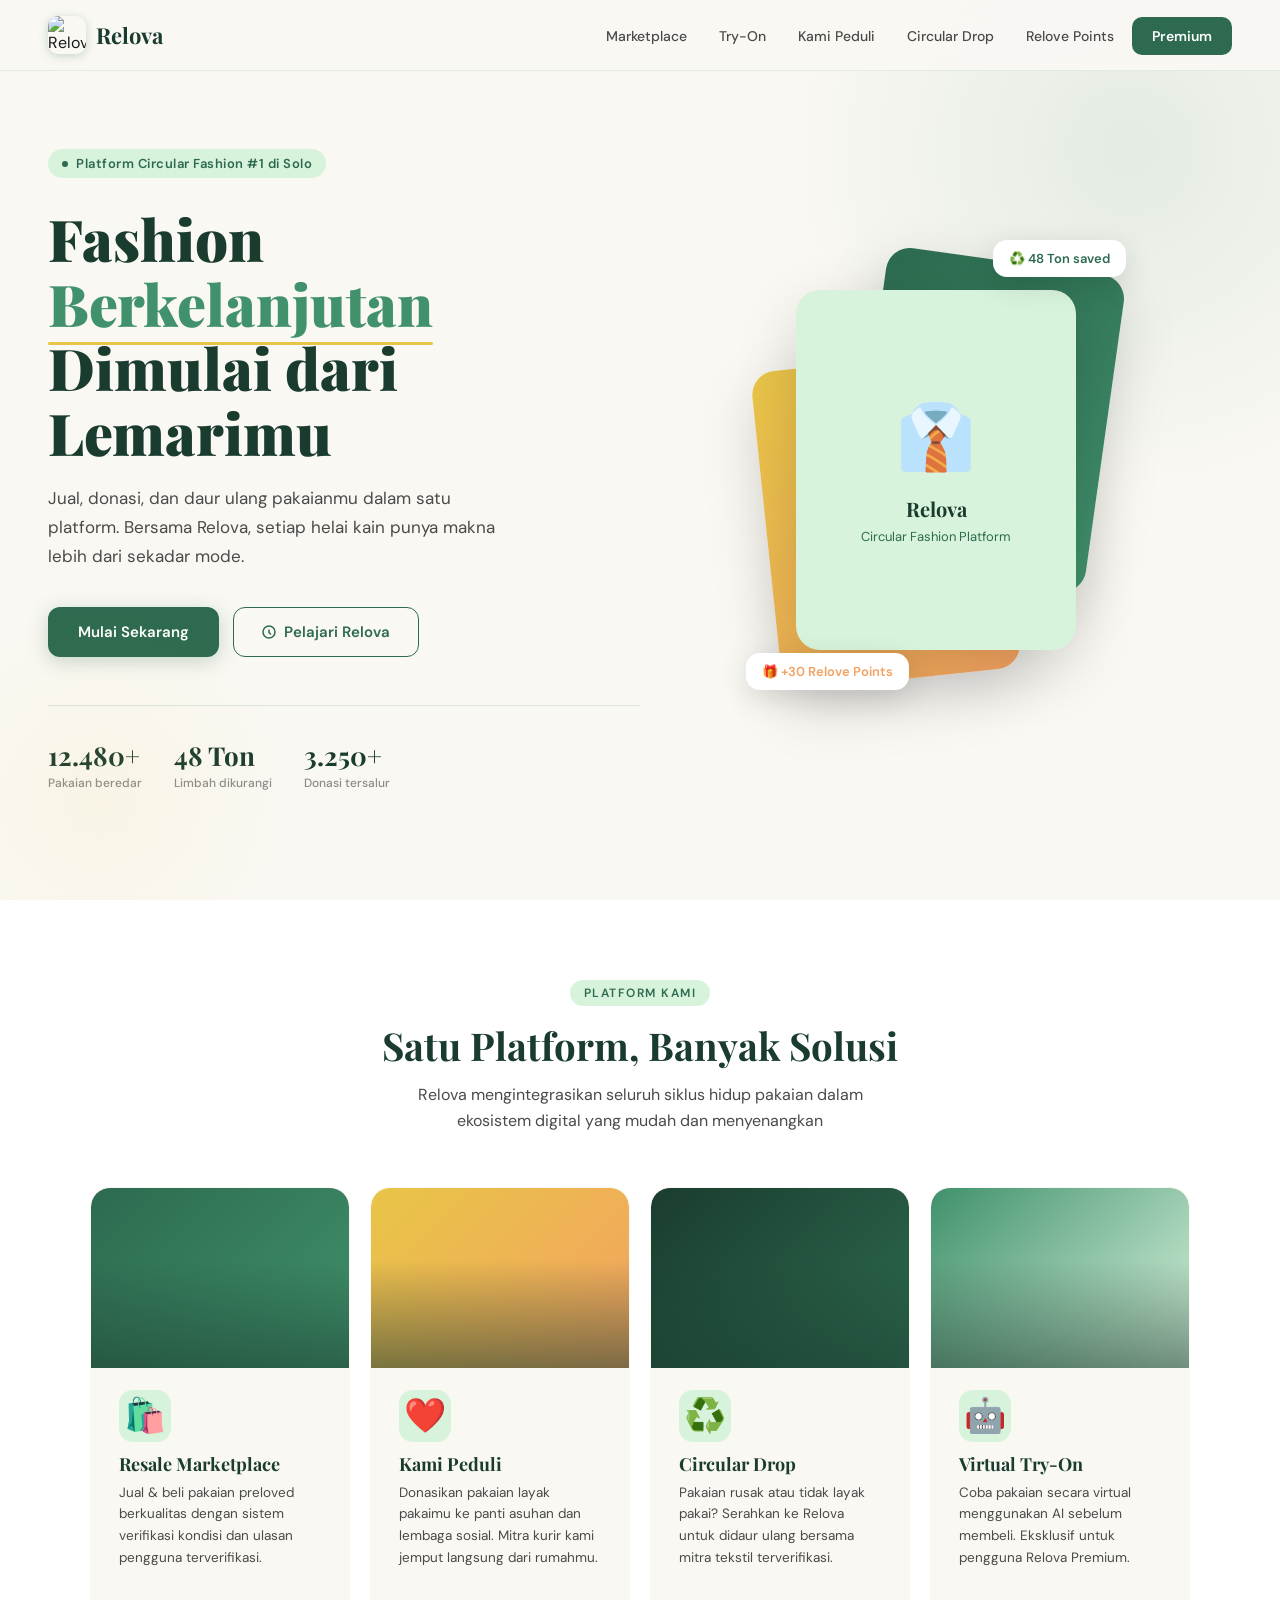
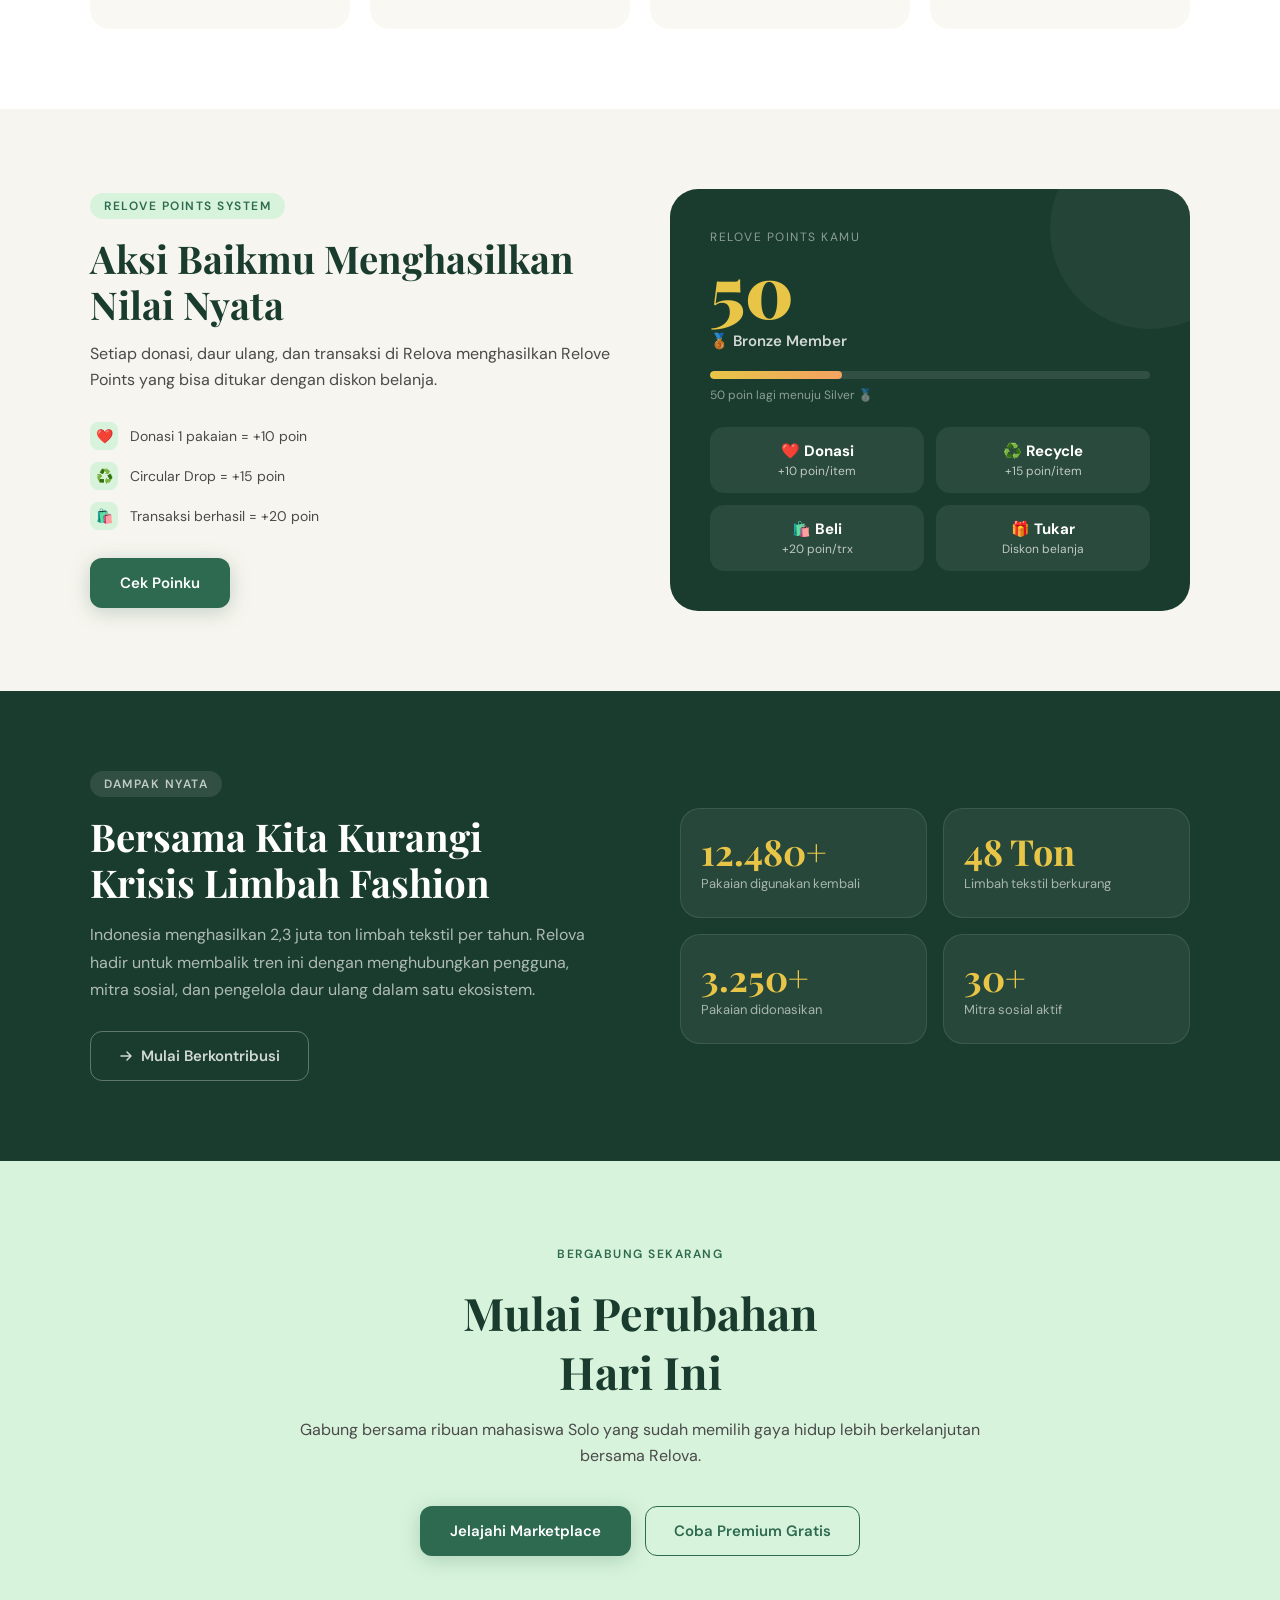
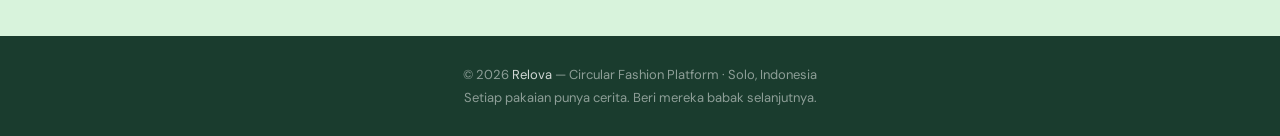
==== commit 67ed8e96: "Update index.html" ====
--- a/index.html
+++ b/index.html
@@ -911,7 +911,7 @@
 
 <!-- ===== NAVBAR ===== -->
 <nav id="navbar">
-  <div class="logo"><img src="C:\Users\Advan\OneDrive\Documents\Desktop\VCS\RELOVA\images\logo.jpg" alt="Relova"><span class="logo-text">Relova</span></div>
+  <div class="logo"><img src="https://github.com/Mi24-ai/Relova/blob/main/logo.jpg?raw=true" alt="Relova"><span class="logo-text">Relova</span></div>
 
   <ul>
     <li><a href="marketplace.html">Marketplace</a></li>
@@ -1045,7 +1045,7 @@
         <p>Circular Fashion Platform</p>
       </div>
       <div class="floating-badge badge-top">♻️ 48 Ton saved</div>
-      <div class="floating-badge badge-bottom">🎁 +30 EcoPoints</div>
+      <div class="floating-badge badge-bottom">🎁 +30 Relove Points</div>
     </div>
   </div>
 </section>
@@ -1100,7 +1100,7 @@
 
     <div class="feature-card fade-up" onclick="location.href='tryon.html'" style="transition-delay:0.2s">
       <div class="feature-img-wrap">
-        <img src="C:\Users\Advan\OneDrive\Pictures\Screenshots 1\Screenshot 2026-04-24 155606.png" alt="Virtual Try-On" onerror="this.style.display='none';this.parentElement.style.background='linear-gradient(135deg,#40916c,#d8f3dc)'">
+        <img src="https://github.com/Mi24-ai/Relova/blob/main/Screenshot%202026-04-24%20155606.png?raw=true" alt="Virtual Try-On" onerror="this.style.display='none';this.parentElement.style.background='linear-gradient(135deg,#40916c,#d8f3dc)'">
         <div class="feature-img-overlay"></div>
       </div>
       <div class="feature-card-body">
